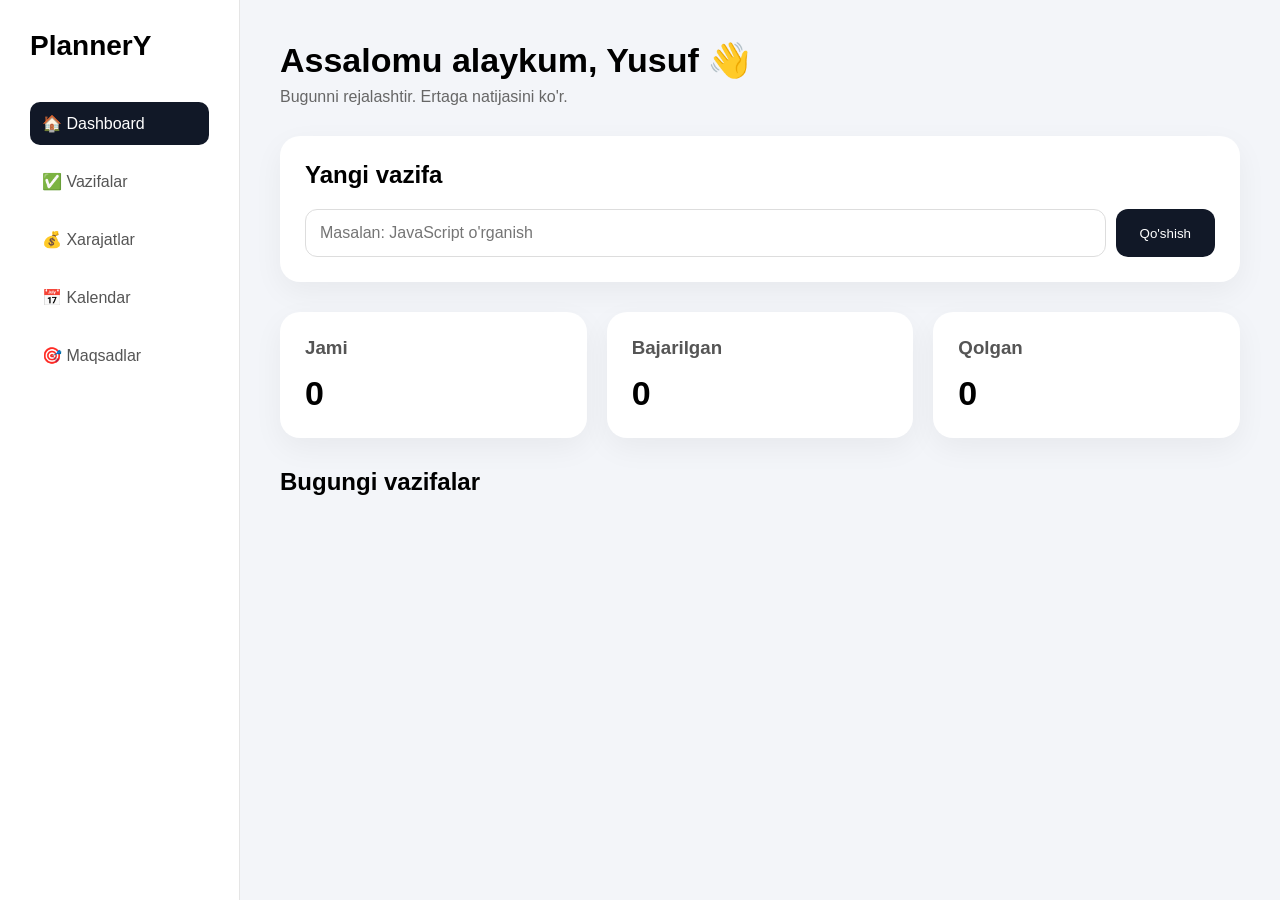
==== plannery.html @ 6687edca "Add files via upload" ====
<!DOCTYPE html>
<html lang="uz">

<head>
    <meta charset="UTF-8">
    <meta name="viewport" content="width=device-width, initial-scale=1.0">
    <title>PlannerY</title>

    <link rel="stylesheet" href="plannery.css">
</head>

<body>

    <div class="app">

        <aside class="sidebar">
    
            <h2>PlannerY</h2>
    
            <nav>
    
                <a href="#" class="active">🏠 Dashboard</a>
                <a href="#">✅ Vazifalar</a>
                <a href="#">💰 Xarajatlar</a>
                <a href="#">📅 Kalendar</a>
                <a href="#">🎯 Maqsadlar</a>
    
            </nav>
    
        </aside>
    
        <main class="content">
    
            <header>
    
                <div>
                    <h1>Assalomu alaykum, Yusuf 👋</h1>
                    <p>Bugunni rejalashtir. Ertaga natijasini ko'r.</p>
                </div>
    
            </header>
    
            <section class="task-box">
    
                <h2>Yangi vazifa</h2>
    
                <div class="task-form">
    
                    <input
                        id="taskInput"
                        type="text"
                        placeholder="Masalan: JavaScript o'rganish"
                    >
    
                    <button id="addTaskBtn">
                        Qo'shish
                    </button>
    
                </div>
    
            </section>
    
            <section class="stats">
    
                <div class="card">
                    <h3>Jami</h3>
                    <span id="totalTasks">0</span>
                </div>
    
                <div class="card">
                    <h3>Bajarilgan</h3>
                    <span id="completedTasks">0</span>
                </div>
    
                <div class="card">
                    <h3>Qolgan</h3>
                    <span id="remainingTasks">0</span>
                </div>
    
            </section>
    
            <section>
    
                <h2>Bugungi vazifalar</h2>
    
                <ul id="taskList"></ul>
    
            </section>
    
        </main>
    
    </div>
    
    
    <script src="plannery.js"></script>

</body>

</html>
---- plannery.css ----
*{
    margin:0;
    padding:0;
    box-sizing:border-box;
    font-family:Arial,Helvetica,sans-serif;
    }
    
    body{
    background:#f3f5f9;
    }
    
    .app{
    display:flex;
    min-height:100vh;
    }
    
    .sidebar{
    
    width:240px;
    
    background:#ffffff;
    
    padding:30px;
    
    border-right:1px solid #e5e5e5;
    
    }
    
    .sidebar h2{
    
    margin-bottom:40px;
    
    font-size:28px;
    
    }
    
    .sidebar nav{
    
    display:flex;
    
    flex-direction:column;
    
    gap:15px;
    
    }
    
    .sidebar a{
    
    text-decoration:none;
    
    color:#555;
    
    padding:12px;
    
    border-radius:10px;
    
    transition:.3s;
    
    }
    
    .sidebar a:hover,
    .sidebar .active{
    
    background:#111827;
    
    color:white;
    
    }
    
    .content{
    
    flex:1;
    
    padding:40px;
    
    }
    
    header{
    
    margin-bottom:30px;
    
    }
    
    header h1{
    
    font-size:34px;
    
    margin-bottom:8px;
    
    }
    
    header p{
    
    color:#666;
    
    }
    
    .task-box{
    
    background:white;
    
    padding:25px;
    
    border-radius:20px;
    
    margin-bottom:30px;
    
    box-shadow:0 10px 30px rgba(0,0,0,.05);
    
    }
    
    .task-form{
    
    display:flex;
    
    gap:10px;
    
    margin-top:20px;
    
    }
    
    .task-form input{
    
    flex:1;
    
    padding:14px;
    
    font-size:16px;
    
    border:1px solid #ddd;
    
    border-radius:12px;
    
    outline:none;
    
    }
    
    .task-form input:focus{
    
    border-color:#111827;
    
    }
    
    .task-form button{
    
    padding:14px 24px;
    
    border:none;
    
    background:#111827;
    
    color:white;
    
    border-radius:12px;
    
    cursor:pointer;
    
    }
    
    .stats{
    
    display:grid;
    
    grid-template-columns:repeat(3,1fr);
    
    gap:20px;
    
    margin-bottom:30px;
    
    }
    
    .card{
    
    background:white;
    
    padding:25px;
    
    border-radius:20px;
    
    box-shadow:0 10px 30px rgba(0,0,0,.05);
    
    }
    
    .card h3{
    
    margin-bottom:15px;
    
    color:#555;
    
    }
    
    .card span{
    
    font-size:34px;
    
    font-weight:bold;
    
    }
    
    #taskList{
    
    list-style:none;
    
    }
    
    .task-item{
    
    display:flex;
    
    justify-content:space-between;
    
    align-items:center;
    
    background:white;
    
    padding:18px;
    
    border-radius:15px;
    
    margin-bottom:15px;
    
    box-shadow:0 5px 20px rgba(0,0,0,.05);
    
    }
    
    .completed span{
    
    text-decoration:line-through;
    
    opacity:.5;
    
    }
    
    .actions{
    
    display:flex;
    
    gap:10px;
    
    }
    
    .actions button{
    
    border:none;
    
    padding:8px 12px;
    
    cursor:pointer;
    
    border-radius:8px;
    
    background:#f0f0f0;
    
    }
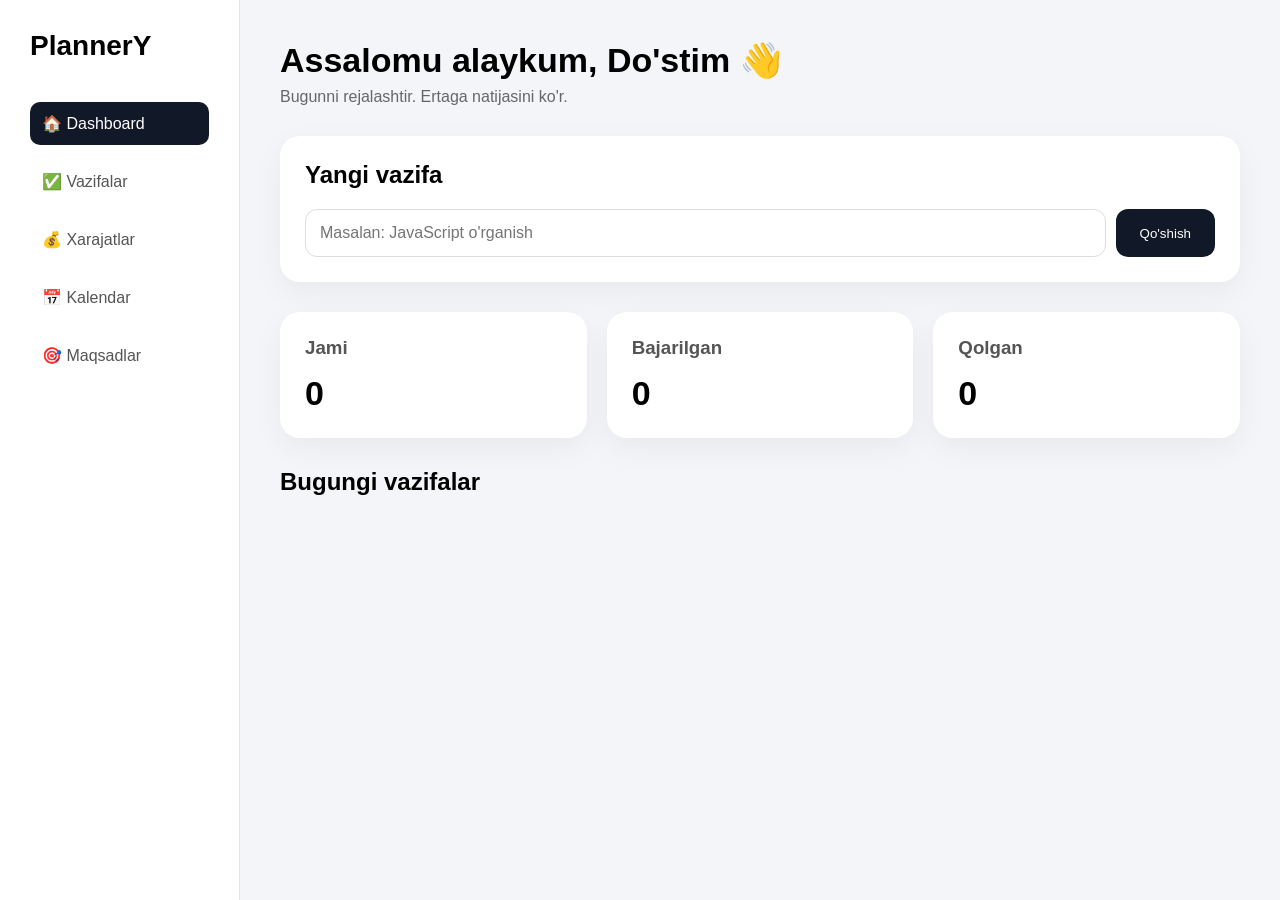
==== commit 02c42db0: "Update plannery.html" ====
--- a/plannery.html
+++ b/plannery.html
@@ -34,7 +34,7 @@
             <header>
     
                 <div>
-                    <h1>Assalomu alaykum, Yusuf 👋</h1>
+                    <h1 id="welcomeText"></h1>
                     <p>Bugunni rejalashtir. Ertaga natijasini ko'r.</p>
                 </div>
     
@@ -96,4 +96,4 @@
 
 </body>
 
-</html>+</html>
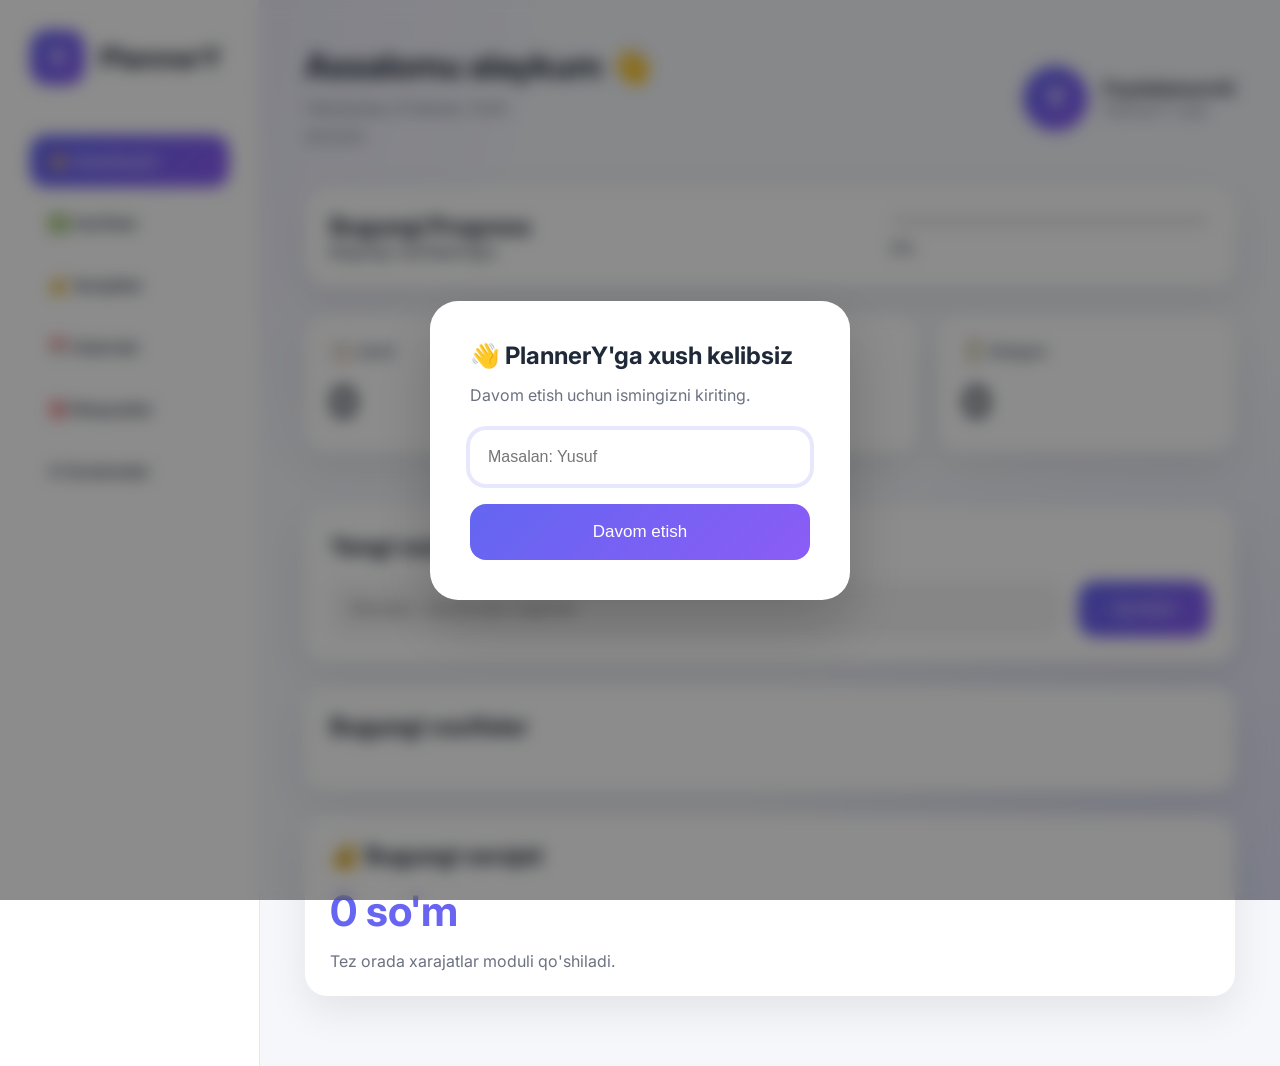
==== commit 0567e02a: "Add files via upload" ====
--- a/plannery.html
+++ b/plannery.html
@@ -2,98 +2,303 @@
 <html lang="uz">
 
 <head>
-    <meta charset="UTF-8">
-    <meta name="viewport" content="width=device-width, initial-scale=1.0">
-    <title>PlannerY</title>
-
-    <link rel="stylesheet" href="plannery.css">
+
+<meta charset="UTF-8">
+<meta name="viewport" content="width=device-width, initial-scale=1.0">
+
+<title>PlannerY</title>
+
+<link rel="stylesheet" href="plannery.css">
+
+<link rel="preconnect" href="https://fonts.googleapis.com">
+<link rel="preconnect" href="https://fonts.gstatic.com" crossorigin>
+
+<link href="https://fonts.googleapis.com/css2?family=Inter:wght@300;400;500;600;700&display=swap" rel="stylesheet">
+
 </head>
 
 <body>
 
-    <div class="app">
-
-        <aside class="sidebar">
-    
-            <h2>PlannerY</h2>
-    
-            <nav>
-    
-                <a href="#" class="active">🏠 Dashboard</a>
-                <a href="#">✅ Vazifalar</a>
-                <a href="#">💰 Xarajatlar</a>
-                <a href="#">📅 Kalendar</a>
-                <a href="#">🎯 Maqsadlar</a>
-    
-            </nav>
-    
-        </aside>
-    
-        <main class="content">
-    
-            <header>
-    
-                <div>
-                    <h1 id="welcomeText"></h1>
-                    <p>Bugunni rejalashtir. Ertaga natijasini ko'r.</p>
-                </div>
-    
-            </header>
-    
-            <section class="task-box">
-    
-                <h2>Yangi vazifa</h2>
-    
-                <div class="task-form">
-    
-                    <input
-                        id="taskInput"
-                        type="text"
-                        placeholder="Masalan: JavaScript o'rganish"
-                    >
-    
-                    <button id="addTaskBtn">
-                        Qo'shish
-                    </button>
-    
-                </div>
-    
-            </section>
-    
-            <section class="stats">
-    
-                <div class="card">
-                    <h3>Jami</h3>
-                    <span id="totalTasks">0</span>
-                </div>
-    
-                <div class="card">
-                    <h3>Bajarilgan</h3>
-                    <span id="completedTasks">0</span>
-                </div>
-    
-                <div class="card">
-                    <h3>Qolgan</h3>
-                    <span id="remainingTasks">0</span>
-                </div>
-    
-            </section>
-    
-            <section>
-    
-                <h2>Bugungi vazifalar</h2>
-    
-                <ul id="taskList"></ul>
-    
-            </section>
-    
-        </main>
-    
-    </div>
-    
-    
-    <script src="plannery.js"></script>
+<div class="background"></div>
+
+<!--================ MODAL ================-->
+
+<div id="nameModal" class="modal">
+
+<div class="modal-box">
+
+<h2>👋 PlannerY'ga xush kelibsiz</h2>
+
+<p>Davom etish uchun ismingizni kiriting.</p>
+
+<input
+id="nameInput"
+type="text"
+placeholder="Masalan: Yusuf">
+
+<button id="saveName">
+
+Davom etish
+
+</button>
+
+</div>
+
+</div>
+
+<!--================ APP ================-->
+
+<div class="app">
+
+<!--================ SIDEBAR ================-->
+
+<aside class="sidebar">
+
+<div class="logo">
+
+<div class="logo-circle">
+
+Y
+
+</div>
+
+<h2>PlannerY</h2>
+
+</div>
+
+<nav>
+
+<a class="active">🏠 Dashboard</a>
+
+<a>✅ Vazifalar</a>
+
+<a>💰 Xarajatlar</a>
+
+<a>📅 Kalendar</a>
+
+<a>🎯 Maqsadlar</a>
+
+<a>⚙ Sozlamalar</a>
+
+</nav>
+
+</aside>
+
+<!--================ CONTENT ================-->
+
+<main class="content">
+
+<header>
+
+<div>
+
+<h1 id="welcomeText">
+
+Assalomu alaykum 👋
+
+</h1>
+
+<div class="date-box">
+
+<p id="todayDate"></p>
+
+<p id="liveTime"></p>
+
+</div>
+
+</div>
+
+<div class="profile">
+
+<div class="avatar" id="avatar">
+
+Y
+
+</div>
+
+<div>
+
+<h3 id="userName">
+
+Foydalanuvchi
+
+</h3>
+
+<span>
+
+PlannerY User
+
+</span>
+
+</div>
+
+</div>
+
+</header>
+
+<!--================ PROGRESS ================-->
+
+<section class="progress-card">
+
+<div>
+
+<h2>
+
+Bugungi Progress
+
+</h2>
+
+<p>
+
+Bugungi vazifalaringiz.
+
+</p>
+
+</div>
+
+<div class="progress-box">
+
+<div class="progress-bar">
+
+<div
+class="progress-fill"
+id="progressFill">
+
+</div>
+
+</div>
+
+<span id="progressPercent">
+
+0%
+
+</span>
+
+</div>
+
+</section>
+
+<!--================ STATS ================-->
+
+<section class="stats">
+
+<div class="card">
+
+<h3>📋 Jami</h3>
+
+<h1 id="totalTasks">
+
+0
+
+</h1>
+
+</div>
+
+<div class="card">
+
+<h3>✅ Bajarilgan</h3>
+
+<h1 id="completedTasks">
+
+0
+
+</h1>
+
+</div>
+
+<div class="card">
+
+<h3>⏳ Qolgan</h3>
+
+<h1 id="remainingTasks">
+
+0
+
+</h1>
+
+</div>
+
+</section>
+
+<!--================ TASK ADD ================-->
+
+<section class="task-add">
+
+<h2>
+
+Yangi vazifa
+
+</h2>
+
+<div class="task-input">
+
+<input
+id="taskInput"
+type="text"
+placeholder="Masalan: JavaScript o'rganish">
+
+<button id="addTaskBtn">
+
+Qo'shish
+
+</button>
+
+</div>
+
+</section>
+
+<!--================ TASKS ================-->
+
+<section class="tasks">
+
+<h2>
+
+Bugungi vazifalar
+
+</h2>
+
+<ul id="taskList">
+
+</ul>
+
+</section>
+
+<!--================ EXPENSE ================-->
+
+<section class="expense">
+
+<h2>
+
+💰 Bugungi xarajat
+
+</h2>
+
+<h1 id="expenseAmount">
+
+0 so'm
+
+</h1>
+
+<p>
+
+Tez orada xarajatlar moduli qo'shiladi.
+
+</p>
+
+</section>
+
+</main>
+
+</div>
+
+<!--================ TOAST ================-->
+
+<div id="toast">
+
+</div>
+
+<script src="plannery.js"></script>
 
 </body>
 
-</html>
+</html>
--- a/plannery.css
+++ b/plannery.css
@@ -1,254 +1,808 @@
+/* ============================= */
+/* PlannerY v2.0 */
+/* ============================= */
+
 *{
     margin:0;
     padding:0;
     box-sizing:border-box;
-    font-family:Arial,Helvetica,sans-serif;
-    }
-    
-    body{
-    background:#f3f5f9;
-    }
+}
+
+:root{
+
+    --primary:#6366f1;
+    --secondary:#8b5cf6;
+
+    --bg:#f5f7fb;
+
+    --white:#ffffff;
+
+    --text:#1f2937;
+
+    --text-light:#6b7280;
+
+    --border:#e5e7eb;
+
+    --shadow:0 15px 40px rgba(0,0,0,.08);
+
+    --radius:22px;
+
+}
+
+body{
+
+    font-family:"Inter",sans-serif;
+
+    background:var(--bg);
+
+    color:var(--text);
+
+    overflow-x:hidden;
+
+}
+
+.background{
+
+    position:fixed;
+
+    inset:0;
+
+    background:
+
+    radial-gradient(circle at top left,#8b5cf620,transparent 35%),
+
+    radial-gradient(circle at bottom right,#6366f120,transparent 35%);
+
+    z-index:-1;
+
+}
+
+/* ============================= */
+
+.app{
+
+    display:flex;
+
+    min-height:100vh;
+
+}
+
+/* ============================= */
+/* SIDEBAR */
+/* ============================= */
+
+.sidebar{
+
+    width:260px;
+
+    background:white;
+
+    border-right:1px solid var(--border);
+
+    padding:30px;
+
+    display:flex;
+
+    flex-direction:column;
+
+}
+
+.logo{
+
+    display:flex;
+
+    align-items:center;
+
+    gap:15px;
+
+    margin-bottom:50px;
+
+}
+
+.logo-circle{
+
+    width:55px;
+
+    height:55px;
+
+    border-radius:18px;
+
+    background:linear-gradient(135deg,var(--primary),var(--secondary));
+
+    color:white;
+
+    display:flex;
+
+    align-items:center;
+
+    justify-content:center;
+
+    font-size:25px;
+
+    font-weight:bold;
+
+}
+
+.logo h2{
+
+    font-size:28px;
+
+}
+
+/* ============================= */
+
+nav{
+
+    display:flex;
+
+    flex-direction:column;
+
+    gap:10px;
+
+}
+
+nav a{
+
+    text-decoration:none;
+
+    color:var(--text);
+
+    padding:16px 18px;
+
+    border-radius:16px;
+
+    cursor:pointer;
+
+    transition:.3s;
+
+    font-weight:500;
+
+}
+
+nav a:hover{
+
+    background:#eef2ff;
+
+}
+
+nav .active{
+
+    background:linear-gradient(135deg,var(--primary),var(--secondary));
+
+    color:white;
+
+}
+
+/* ============================= */
+/* CONTENT */
+/* ============================= */
+
+.content{
+
+    flex:1;
+
+    padding:45px;
+
+}
+
+header{
+
+    display:flex;
+
+    justify-content:space-between;
+
+    align-items:center;
+
+    margin-bottom:35px;
+
+}
+
+#welcomeText{
+
+    font-size:34px;
+
+    margin-bottom:8px;
+
+}
+
+.date-box{
+
+    color:var(--text-light);
+
+    line-height:1.8;
+
+}
+
+/* ============================= */
+/* PROFILE */
+/* ============================= */
+
+.profile{
+
+    display:flex;
+
+    align-items:center;
+
+    gap:15px;
+
+}
+
+.avatar{
+
+    width:65px;
+
+    height:65px;
+
+    border-radius:50%;
+
+    background:linear-gradient(135deg,var(--primary),var(--secondary));
+
+    color:white;
+
+    display:flex;
+
+    justify-content:center;
+
+    align-items:center;
+
+    font-size:28px;
+
+    font-weight:bold;
+
+}
+
+.profile span{
+
+    color:var(--text-light);
+
+}
+
+/* ============================= */
+/* CARD */
+/* ============================= */
+
+.progress-card,
+.card,
+.task-add,
+.tasks,
+.expense{
+
+    background:white;
+
+    border-radius:var(--radius);
+
+    padding:25px;
+
+    box-shadow:var(--shadow);
+
+    margin-bottom:25px;
+
+    transition:.35s;
+
+}
+
+.progress-card:hover,
+.card:hover,
+.task-add:hover,
+.tasks:hover,
+.expense:hover{
+
+    transform:translateY(-4px);
+
+}
+
+/* ============================= */
+
+.progress-card{
+
+    display:flex;
+
+    justify-content:space-between;
+
+    align-items:center;
+
+}
+
+.progress-box{
+
+    width:320px;
+
+}
+
+.progress-bar{
+
+    width:100%;
+
+    height:14px;
+
+    background:#ececec;
+
+    border-radius:50px;
+
+    overflow:hidden;
+
+    margin-bottom:10px;
+
+}
+
+.progress-fill{
+
+    width:0;
+
+    height:100%;
+
+    background:linear-gradient(90deg,var(--primary),var(--secondary));
+
+    transition:.5s;
+
+}
+/* ============================= */
+/* STATS */
+/* ============================= */
+
+.stats{
+
+    display:grid;
+    
+    grid-template-columns:repeat(3,1fr);
+    
+    gap:20px;
+    
+    margin:30px 0;
+    
+    }
+    
+    .card h3{
+    
+    color:var(--text-light);
+    
+    margin-bottom:15px;
+    
+    font-size:17px;
+    
+    }
+    
+    .card h1{
+    
+    font-size:42px;
+    
+    }
+    
+    /* ============================= */
+    /* TASK INPUT */
+    /* ============================= */
+    
+    .task-add h2{
+    
+    margin-bottom:20px;
+    
+    }
+    
+    .task-input{
+    
+    display:flex;
+    
+    gap:15px;
+    
+    }
+    
+    .task-input input{
+    
+    flex:1;
+    
+    padding:18px 20px;
+    
+    border:none;
+    
+    background:#f4f4f4;
+    
+    border-radius:18px;
+    
+    font-size:17px;
+    
+    outline:none;
+    
+    transition:.3s;
+    
+    }
+    
+    .task-input input:focus{
+    
+    background:white;
+    
+    box-shadow:0 0 0 4px rgba(99,102,241,.15);
+    
+    }
+    
+    .task-input button{
+    
+    padding:18px 35px;
+    
+    border:none;
+    
+    border-radius:18px;
+    
+    background:linear-gradient(135deg,var(--primary),var(--secondary));
+    
+    color:white;
+    
+    font-size:16px;
+    
+    cursor:pointer;
+    
+    transition:.35s;
+    
+    }
+    
+    .task-input button:hover{
+    
+    transform:translateY(-3px);
+    
+    box-shadow:0 10px 25px rgba(99,102,241,.35);
+    
+    }
+    
+    /* ============================= */
+    /* TASK LIST */
+    /* ============================= */
+    
+    #taskList{
+    
+    list-style:none;
+    
+    margin-top:25px;
+    
+    }
+    
+    .task-item{
+    
+    display:flex;
+    
+    justify-content:space-between;
+    
+    align-items:center;
+    
+    padding:18px 20px;
+    
+    background:#fafafa;
+    
+    border-radius:18px;
+    
+    margin-bottom:15px;
+    
+    transition:.35s;
+    
+    border:1px solid transparent;
+    
+    }
+    
+    .task-item:hover{
+    
+    background:white;
+    
+    border-color:#e5e7eb;
+    
+    transform:translateY(-2px);
+    
+    }
+    
+    .task-item span{
+    
+    font-size:17px;
+    
+    }
+    
+    .task-item.completed span{
+    
+    text-decoration:line-through;
+    
+    opacity:.5;
+    
+    }
+    
+    .actions{
+    
+    display:flex;
+    
+    gap:10px;
+    
+    }
+    
+    .actions button{
+    
+    width:42px;
+    
+    height:42px;
+    
+    border:none;
+    
+    border-radius:12px;
+    
+    cursor:pointer;
+    
+    font-size:18px;
+    
+    transition:.3s;
+    
+    }
+    
+    .actions button:hover{
+    
+    transform:scale(1.08);
+    
+    }
+    
+    .complete-btn{
+    
+    background:#dcfce7;
+    
+    }
+    
+    .delete-btn{
+    
+    background:#fee2e2;
+    
+    }
+    
+    /* ============================= */
+    /* EXPENSE */
+    /* ============================= */
+    
+    .expense h1{
+    
+    font-size:42px;
+    
+    margin:15px 0;
+    
+    background:linear-gradient(135deg,var(--primary),var(--secondary));
+    
+    -webkit-background-clip:text;
+    
+    -webkit-text-fill-color:transparent;
+    
+    }
+    
+    .expense p{
+    
+    color:var(--text-light);
+    
+    }
+    /* ============================= */
+/* MODAL */
+/* ============================= */
+
+.modal{
+
+    position:fixed;
+    
+    inset:0;
+    
+    background:rgba(0,0,0,.45);
+    
+    display:flex;
+    
+    justify-content:center;
+    
+    align-items:center;
+    
+    z-index:999;
+    
+    backdrop-filter:blur(8px);
+    
+    }
+    
+    .hidden{
+    
+    display:none;
+    
+    }
+    
+    .modal-box{
+    
+    width:420px;
+    
+    max-width:90%;
+    
+    background:white;
+    
+    padding:40px;
+    
+    border-radius:28px;
+    
+    box-shadow:0 25px 60px rgba(0,0,0,.2);
+    
+    animation:popup .35s ease;
+    
+    }
+    
+    .modal-box h2{
+    
+    margin-bottom:15px;
+    
+    }
+    
+    .modal-box p{
+    
+    color:var(--text-light);
+    
+    margin-bottom:25px;
+    
+    }
+    
+    .modal-box input{
+    
+    width:100%;
+    
+    padding:18px;
+    
+    border:none;
+    
+    background:#f5f5f5;
+    
+    border-radius:16px;
+    
+    font-size:16px;
+    
+    margin-bottom:20px;
+    
+    outline:none;
+    
+    }
+    
+    .modal-box input:focus{
+    
+    box-shadow:0 0 0 4px rgba(99,102,241,.15);
+    
+    background:white;
+    
+    }
+    
+    .modal-box button{
+    
+    width:100%;
+    
+    padding:18px;
+    
+    border:none;
+    
+    border-radius:16px;
+    
+    background:linear-gradient(135deg,var(--primary),var(--secondary));
+    
+    color:white;
+    
+    font-size:17px;
+    
+    cursor:pointer;
+    
+    transition:.3s;
+    
+    }
+    
+    .modal-box button:hover{
+    
+    transform:translateY(-2px);
+    
+    }
+    
+    /* ============================= */
+    /* TOAST */
+    /* ============================= */
+    
+    #toast{
+    
+    position:fixed;
+    
+    bottom:30px;
+    
+    right:30px;
+    
+    padding:18px 25px;
+    
+    background:#111827;
+    
+    color:white;
+    
+    border-radius:16px;
+    
+    opacity:0;
+    
+    pointer-events:none;
+    
+    transition:.35s;
+    
+    }
+    
+    #toast.show{
+    
+    opacity:1;
+    
+    }
+    
+    /* ============================= */
+    /* ANIMATION */
+    /* ============================= */
+    
+    @keyframes popup{
+    
+    from{
+    
+    opacity:0;
+    
+    transform:translateY(25px) scale(.95);
+    
+    }
+    
+    to{
+    
+    opacity:1;
+    
+    transform:translateY(0) scale(1);
+    
+    }
+    
+    }
+    
+    /* ============================= */
+    /* RESPONSIVE */
+    /* ============================= */
+    
+    @media(max-width:900px){
     
     .app{
-    display:flex;
-    min-height:100vh;
+    
+    flex-direction:column;
+    
     }
     
     .sidebar{
     
-    width:240px;
-    
-    background:#ffffff;
-    
-    padding:30px;
-    
-    border-right:1px solid #e5e5e5;
-    
-    }
-    
-    .sidebar h2{
-    
-    margin-bottom:40px;
-    
-    font-size:28px;
-    
-    }
-    
-    .sidebar nav{
-    
-    display:flex;
+    width:100%;
+    
+    }
+    
+    .content{
+    
+    padding:20px;
+    
+    }
+    
+    header{
     
     flex-direction:column;
     
-    gap:15px;
-    
-    }
-    
-    .sidebar a{
-    
-    text-decoration:none;
-    
-    color:#555;
-    
-    padding:12px;
-    
-    border-radius:10px;
-    
-    transition:.3s;
-    
-    }
-    
-    .sidebar a:hover,
-    .sidebar .active{
-    
-    background:#111827;
-    
-    color:white;
-    
-    }
-    
-    .content{
-    
-    flex:1;
-    
-    padding:40px;
-    
-    }
-    
-    header{
-    
-    margin-bottom:30px;
-    
-    }
-    
-    header h1{
-    
-    font-size:34px;
-    
-    margin-bottom:8px;
-    
-    }
-    
-    header p{
-    
-    color:#666;
-    
-    }
-    
-    .task-box{
-    
-    background:white;
-    
-    padding:25px;
-    
-    border-radius:20px;
-    
-    margin-bottom:30px;
-    
-    box-shadow:0 10px 30px rgba(0,0,0,.05);
-    
-    }
-    
-    .task-form{
-    
-    display:flex;
-    
-    gap:10px;
-    
-    margin-top:20px;
-    
-    }
-    
-    .task-form input{
-    
-    flex:1;
-    
-    padding:14px;
-    
-    font-size:16px;
-    
-    border:1px solid #ddd;
-    
-    border-radius:12px;
-    
-    outline:none;
-    
-    }
-    
-    .task-form input:focus{
-    
-    border-color:#111827;
-    
-    }
-    
-    .task-form button{
-    
-    padding:14px 24px;
-    
-    border:none;
-    
-    background:#111827;
-    
-    color:white;
-    
-    border-radius:12px;
-    
-    cursor:pointer;
+    align-items:flex-start;
+    
+    gap:20px;
     
     }
     
     .stats{
     
-    display:grid;
-    
-    grid-template-columns:repeat(3,1fr);
+    grid-template-columns:1fr;
+    
+    }
+    
+    .progress-card{
+    
+    flex-direction:column;
+    
+    align-items:flex-start;
     
     gap:20px;
     
-    margin-bottom:30px;
-    
-    }
-    
-    .card{
-    
-    background:white;
-    
-    padding:25px;
-    
-    border-radius:20px;
-    
-    box-shadow:0 10px 30px rgba(0,0,0,.05);
-    
-    }
-    
-    .card h3{
-    
-    margin-bottom:15px;
-    
-    color:#555;
-    
-    }
-    
-    .card span{
-    
-    font-size:34px;
-    
-    font-weight:bold;
-    
-    }
-    
-    #taskList{
-    
-    list-style:none;
-    
-    }
-    
-    .task-item{
-    
-    display:flex;
-    
-    justify-content:space-between;
-    
-    align-items:center;
-    
-    background:white;
-    
-    padding:18px;
-    
-    border-radius:15px;
-    
-    margin-bottom:15px;
-    
-    box-shadow:0 5px 20px rgba(0,0,0,.05);
-    
-    }
-    
-    .completed span{
-    
-    text-decoration:line-through;
-    
-    opacity:.5;
-    
-    }
-    
-    .actions{
-    
-    display:flex;
-    
-    gap:10px;
-    
-    }
-    
-    .actions button{
-    
-    border:none;
-    
-    padding:8px 12px;
-    
-    cursor:pointer;
-    
-    border-radius:8px;
-    
-    background:#f0f0f0;
+    }
+    
+    .progress-box{
+    
+    width:100%;
+    
+    }
+    
+    .task-input{
+    
+    flex-direction:column;
+    
+    }
     
     }
